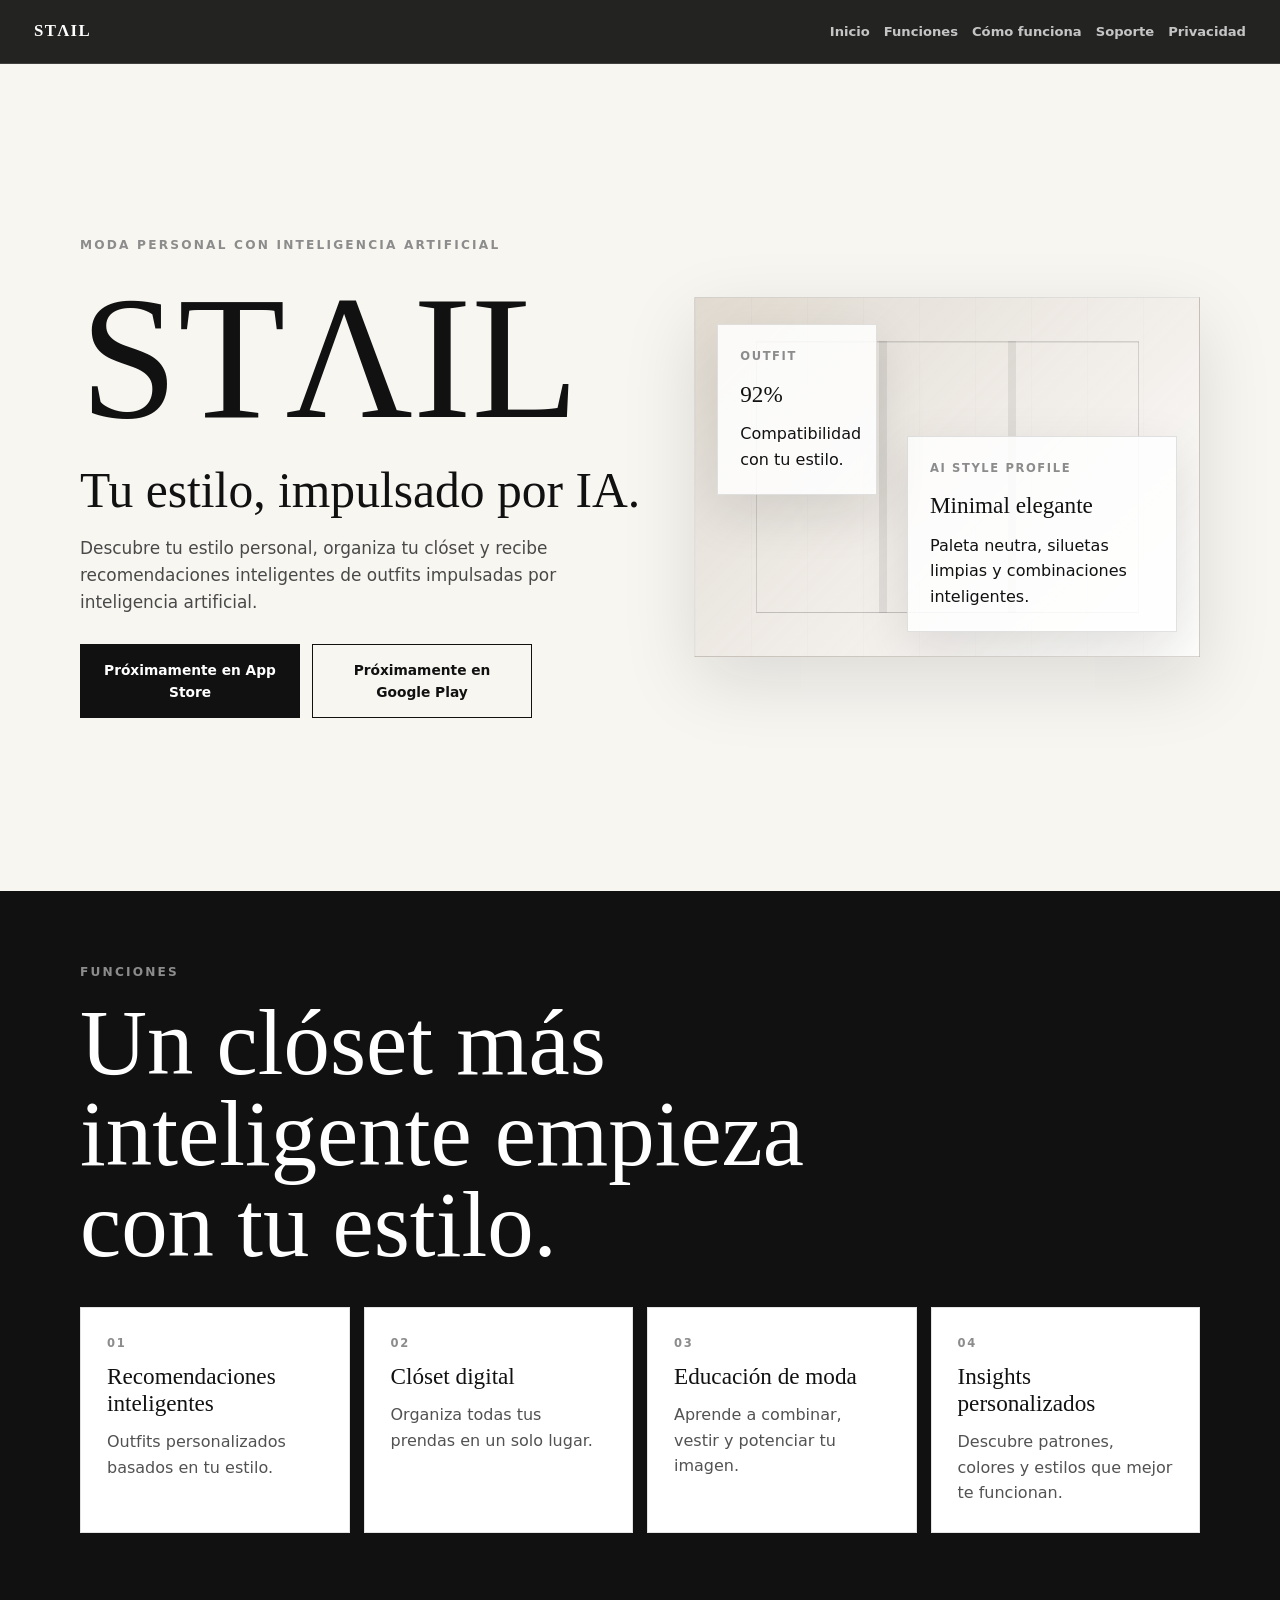
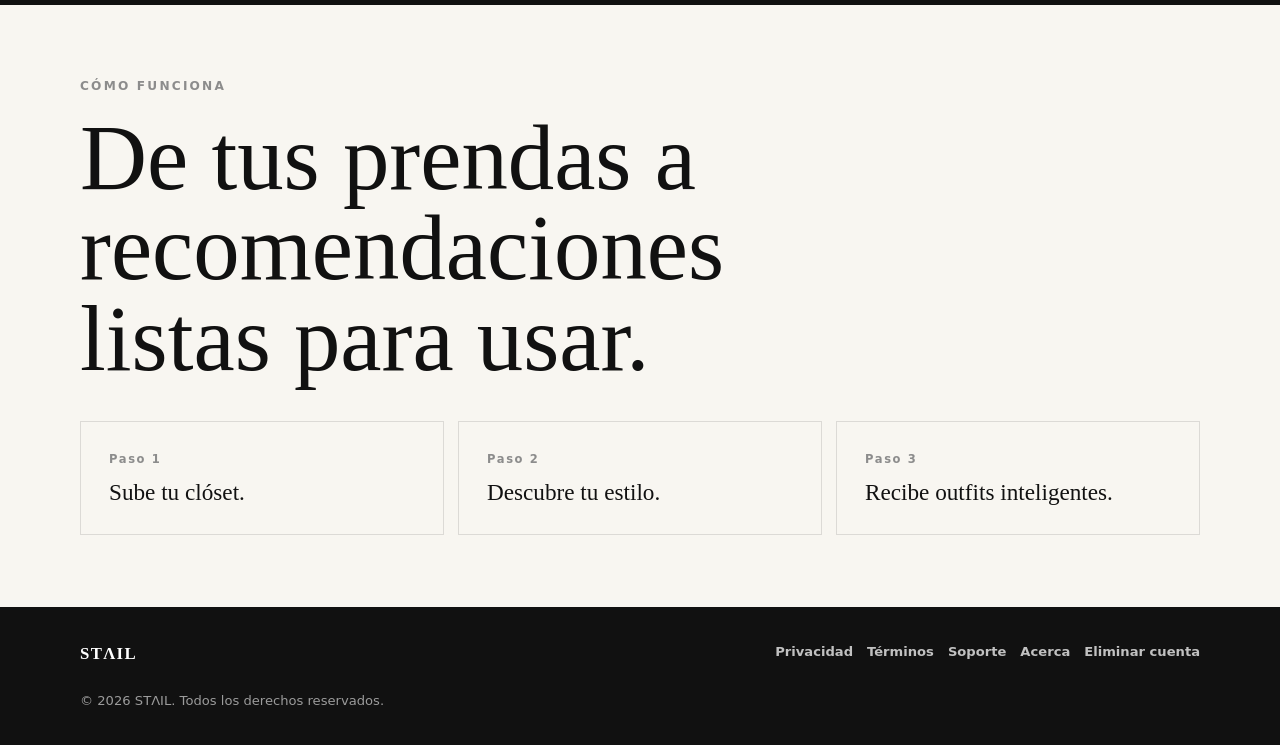
==== index.html @ fcbdc00b "Build production STAIL landing site" ====
<!DOCTYPE html>
<html lang="es">
<head>
    <meta charset="UTF-8">
    <meta name="viewport" content="width=device-width, initial-scale=1.0">
    <title>STΛIL | Moda con inteligencia artificial</title>
    <meta name="description" content="STΛIL es una app de moda impulsada por IA para organizar tu clóset, descubrir tu estilo y recibir recomendaciones inteligentes de outfits.">
    <meta name="robots" content="index, follow">
    <link rel="canonical" href="https://stail.app/">

    <meta property="og:title" content="STΛIL | Moda con inteligencia artificial">
    <meta property="og:description" content="Organiza tu clóset, descubre tu estilo y recibe recomendaciones inteligentes de outfits impulsadas por inteligencia artificial.">
    <meta property="og:type" content="website">
    <meta property="og:url" content="https://stail.app/">
    <meta property="og:site_name" content="STΛIL">
    <meta property="og:image" content="https://stail.app/favicon.svg">

    <link rel="icon" href="favicon.svg" type="image/svg+xml">
    <link rel="apple-touch-icon" href="apple-touch-icon.svg">
    <link rel="manifest" href="site.webmanifest">
    <link rel="stylesheet" href="styles.css">
</head>
<body>
    <header class="site-header">
        <a class="brand" href="index.html" aria-label="STAIL inicio">STΛIL</a>
        <nav class="main-nav" aria-label="Navegación principal">
            <a href="index.html">Inicio</a>
            <a href="#funciones">Funciones</a>
            <a href="#como-funciona">Cómo funciona</a>
            <a href="support.html">Soporte</a>
            <a href="privacy.html">Privacidad</a>
        </nav>
    </header>

    <main>
        <section class="hero section-shell">
            <div class="hero-copy">
                <p class="eyebrow">Moda personal con inteligencia artificial</p>
                <h1>STΛIL</h1>
                <p class="hero-subtitle">Tu estilo, impulsado por IA.</p>
                <p class="hero-description">Descubre tu estilo personal, organiza tu clóset y recibe recomendaciones inteligentes de outfits impulsadas por inteligencia artificial.</p>
                <div class="store-actions" aria-label="Disponibilidad de la aplicación">
                    <button class="store-button" type="button" disabled>Próximamente en App Store</button>
                    <button class="store-button store-button-light" type="button" disabled>Próximamente en Google Play</button>
                </div>
            </div>
            <div class="hero-visual" aria-hidden="true">
                <div class="style-card style-card-main">
                    <span>AI STYLE PROFILE</span>
                    <strong>Minimal elegante</strong>
                    <p>Paleta neutra, siluetas limpias y combinaciones inteligentes.</p>
                </div>
                <div class="style-card style-card-small">
                    <span>OUTFIT</span>
                    <strong>92%</strong>
                    <p>Compatibilidad con tu estilo.</p>
                </div>
            </div>
        </section>

        <section class="feature-band" id="funciones">
            <div class="section-shell">
                <div class="section-heading">
                    <p class="eyebrow">Funciones</p>
                    <h2>Un clóset más inteligente empieza con tu estilo.</h2>
                </div>
                <div class="feature-grid">
                    <article class="feature-card">
                        <span>01</span>
                        <h3>Recomendaciones inteligentes</h3>
                        <p>Outfits personalizados basados en tu estilo.</p>
                    </article>
                    <article class="feature-card">
                        <span>02</span>
                        <h3>Clóset digital</h3>
                        <p>Organiza todas tus prendas en un solo lugar.</p>
                    </article>
                    <article class="feature-card">
                        <span>03</span>
                        <h3>Educación de moda</h3>
                        <p>Aprende a combinar, vestir y potenciar tu imagen.</p>
                    </article>
                    <article class="feature-card">
                        <span>04</span>
                        <h3>Insights personalizados</h3>
                        <p>Descubre patrones, colores y estilos que mejor te funcionan.</p>
                    </article>
                </div>
            </div>
        </section>

        <section class="process section-shell" id="como-funciona">
            <div class="section-heading">
                <p class="eyebrow">Cómo funciona</p>
                <h2>De tus prendas a recomendaciones listas para usar.</h2>
            </div>
            <div class="steps">
                <article class="step">
                    <span>Paso 1</span>
                    <h3>Sube tu clóset.</h3>
                </article>
                <article class="step">
                    <span>Paso 2</span>
                    <h3>Descubre tu estilo.</h3>
                </article>
                <article class="step">
                    <span>Paso 3</span>
                    <h3>Recibe outfits inteligentes.</h3>
                </article>
            </div>
        </section>
    </main>

    <footer class="site-footer">
        <div class="footer-inner">
            <a class="brand" href="index.html">STΛIL</a>
            <nav aria-label="Enlaces legales y soporte">
                <a href="privacy.html">Privacidad</a>
                <a href="terms.html">Términos</a>
                <a href="support.html">Soporte</a>
                <a href="about.html">Acerca</a>
                <a href="delete-account.html">Eliminar cuenta</a>
            </nav>
        </div>
        <p>© 2026 STΛIL. Todos los derechos reservados.</p>
    </footer>
</body>
</html>
---- styles.css ----
:root {
    --ink: #111111;
    --paper: #F8F6F1;
    --stone: #D8CFC4;
    --muted: #8C8C8C;
    --white: #FFFFFF;
    --line: rgba(17, 17, 17, 0.12);
    --shadow: 0 24px 70px rgba(17, 17, 17, 0.12);
    --serif: Georgia, "Times New Roman", serif;
    --sans: Inter, ui-sans-serif, system-ui, -apple-system, BlinkMacSystemFont, "Segoe UI", sans-serif;
}

* {
    box-sizing: border-box;
}

html {
    scroll-behavior: smooth;
}

body {
    margin: 0;
    color: var(--ink);
    background: var(--paper);
    font-family: var(--sans);
    font-size: 16px;
    line-height: 1.6;
}

a {
    color: inherit;
    text-decoration: none;
}

.site-header {
    position: sticky;
    top: 0;
    z-index: 10;
    display: flex;
    align-items: center;
    justify-content: space-between;
    gap: 20px;
    padding: 18px 20px;
    border-bottom: 1px solid rgba(248, 246, 241, 0.14);
    color: var(--white);
    background: rgba(17, 17, 17, 0.92);
    backdrop-filter: blur(18px);
}

.brand {
    font-family: var(--serif);
    font-size: 1.05rem;
    font-weight: 700;
    letter-spacing: 0.08em;
}

.main-nav,
.site-footer nav {
    display: flex;
    align-items: center;
    gap: 14px;
    flex-wrap: wrap;
}

.main-nav a,
.site-footer nav a {
    color: rgba(255, 255, 255, 0.74);
    font-size: 0.82rem;
    font-weight: 600;
    transition: color 180ms ease;
}

.main-nav a:hover,
.site-footer nav a:hover {
    color: var(--white);
}

.section-shell {
    width: min(1120px, calc(100% - 40px));
    margin: 0 auto;
}

.hero {
    display: grid;
    gap: 44px;
    min-height: calc(100vh - 73px);
    align-items: center;
    padding: 72px 0 56px;
}

.hero-copy {
    max-width: 680px;
}

.eyebrow {
    margin: 0 0 16px;
    color: var(--muted);
    font-size: 0.76rem;
    font-weight: 800;
    letter-spacing: 0.18em;
    text-transform: uppercase;
}

h1,
h2,
h3,
p {
    margin-top: 0;
}

h1,
h2 {
    font-family: var(--serif);
    font-weight: 500;
    line-height: 0.98;
}

h1 {
    margin-bottom: 20px;
    font-size: clamp(4.8rem, 20vw, 11rem);
    letter-spacing: 0;
}

h2 {
    max-width: 760px;
    margin-bottom: 0;
    font-size: clamp(2.2rem, 8vw, 5.8rem);
    letter-spacing: 0;
}

h3 {
    margin-bottom: 12px;
    font-family: var(--serif);
    font-size: 1.45rem;
    font-weight: 500;
    line-height: 1.18;
}

.hero-subtitle {
    margin-bottom: 16px;
    font-size: clamp(1.55rem, 6vw, 3.1rem);
    font-family: var(--serif);
    line-height: 1.1;
}

.hero-description {
    max-width: 620px;
    margin-bottom: 28px;
    color: #494949;
    font-size: 1.06rem;
}

.store-actions {
    display: grid;
    gap: 12px;
}

.store-button {
    display: inline-flex;
    align-items: center;
    justify-content: center;
    min-height: 52px;
    padding: 14px 20px;
    border: 1px solid var(--ink);
    background: var(--ink);
    color: var(--white);
    font: inherit;
    font-size: 0.86rem;
    font-weight: 800;
    text-align: center;
    cursor: default;
}

.store-button:disabled {
    opacity: 1;
    -webkit-text-fill-color: currentColor;
}

.store-button-light {
    background: transparent;
    color: var(--ink);
}

.hero-visual {
    position: relative;
    min-height: 360px;
    border: 1px solid var(--line);
    background:
        linear-gradient(135deg, rgba(216, 207, 196, 0.72), rgba(255, 255, 255, 0.88)),
        repeating-linear-gradient(90deg, rgba(17, 17, 17, 0.06) 0, rgba(17, 17, 17, 0.06) 1px, transparent 1px, transparent 56px);
    box-shadow: var(--shadow);
    overflow: hidden;
}

.hero-visual::before {
    content: "";
    position: absolute;
    inset: 12%;
    border: 1px solid rgba(17, 17, 17, 0.14);
    background:
        linear-gradient(90deg, transparent 0 32%, rgba(17, 17, 17, 0.08) 32% 34%, transparent 34% 66%, rgba(17, 17, 17, 0.08) 66% 68%, transparent 68%),
        linear-gradient(180deg, rgba(17, 17, 17, 0.08) 0 1px, transparent 1px 100%);
}

.style-card {
    position: absolute;
    right: 22px;
    bottom: 24px;
    width: min(270px, calc(100% - 44px));
    padding: 22px;
    border: 1px solid rgba(17, 17, 17, 0.12);
    background: rgba(255, 255, 255, 0.86);
    box-shadow: 0 18px 50px rgba(17, 17, 17, 0.11);
}

.style-card-small {
    top: 26px;
    right: auto;
    bottom: auto;
    left: 22px;
    width: 160px;
}

.style-card span,
.feature-card span,
.step span {
    display: block;
    margin-bottom: 10px;
    color: var(--muted);
    font-size: 0.72rem;
    font-weight: 800;
    letter-spacing: 0.14em;
}

.style-card strong {
    display: block;
    margin-bottom: 8px;
    font-family: var(--serif);
    font-size: 1.45rem;
    font-weight: 500;
}

.style-card p,
.feature-card p,
.legal-card p,
.step h3 {
    margin-bottom: 0;
}

.feature-band {
    padding: 72px 0;
    background: var(--ink);
    color: var(--white);
}

.section-heading {
    margin-bottom: 36px;
}

.feature-grid {
    display: grid;
    gap: 14px;
}

.feature-card,
.step,
.legal-card {
    border: 1px solid var(--line);
    background: var(--white);
}

.feature-card {
    min-height: 220px;
    padding: 26px;
    color: var(--ink);
}

.feature-card p {
    color: #525252;
}

.process {
    padding: 72px 0;
}

.steps {
    display: grid;
    gap: 14px;
}

.step {
    padding: 28px;
    background: transparent;
}

.page-main {
    padding: 56px 0 72px;
}

.page-hero {
    margin-bottom: 36px;
}

.page-hero h1 {
    font-size: clamp(3rem, 13vw, 7rem);
}

.page-hero p {
    max-width: 760px;
    color: #4d4d4d;
    font-size: 1.05rem;
}

.last-updated {
    margin-bottom: 14px;
    color: var(--muted);
    font-size: 0.88rem;
    font-weight: 700;
}

.legal-grid {
    display: grid;
    gap: 14px;
}

.legal-card {
    padding: 24px;
}

.legal-card ul {
    margin: 12px 0 0;
    padding-left: 20px;
    color: #4d4d4d;
}

.legal-card li + li {
    margin-top: 8px;
}

.contact-link {
    font-weight: 800;
    text-decoration: underline;
    text-underline-offset: 4px;
}

.site-footer {
    padding: 34px 20px;
    background: var(--ink);
    color: var(--white);
}

.footer-inner {
    display: flex;
    align-items: flex-start;
    justify-content: space-between;
    gap: 20px;
    flex-wrap: wrap;
    width: min(1120px, 100%);
    margin: 0 auto 22px;
}

.site-footer p {
    width: min(1120px, 100%);
    margin: 0 auto;
    color: rgba(255, 255, 255, 0.58);
    font-size: 0.82rem;
}

@media (min-width: 640px) {
    .store-actions {
        grid-template-columns: repeat(2, minmax(0, 220px));
    }

    .feature-grid,
    .steps,
    .legal-grid {
        grid-template-columns: repeat(2, minmax(0, 1fr));
    }
}

@media (min-width: 900px) {
    .site-header {
        padding-inline: 34px;
    }

    .hero {
        grid-template-columns: minmax(0, 1.06fr) minmax(360px, 0.94fr);
        padding-top: 56px;
    }

    .feature-grid {
        grid-template-columns: repeat(4, minmax(0, 1fr));
    }

    .steps {
        grid-template-columns: repeat(3, minmax(0, 1fr));
    }

    .legal-grid {
        grid-template-columns: repeat(2, minmax(0, 1fr));
    }
}

@media (max-width: 760px) {
    .site-header {
        align-items: flex-start;
        flex-direction: column;
    }

    .main-nav {
        gap: 10px 14px;
    }
}
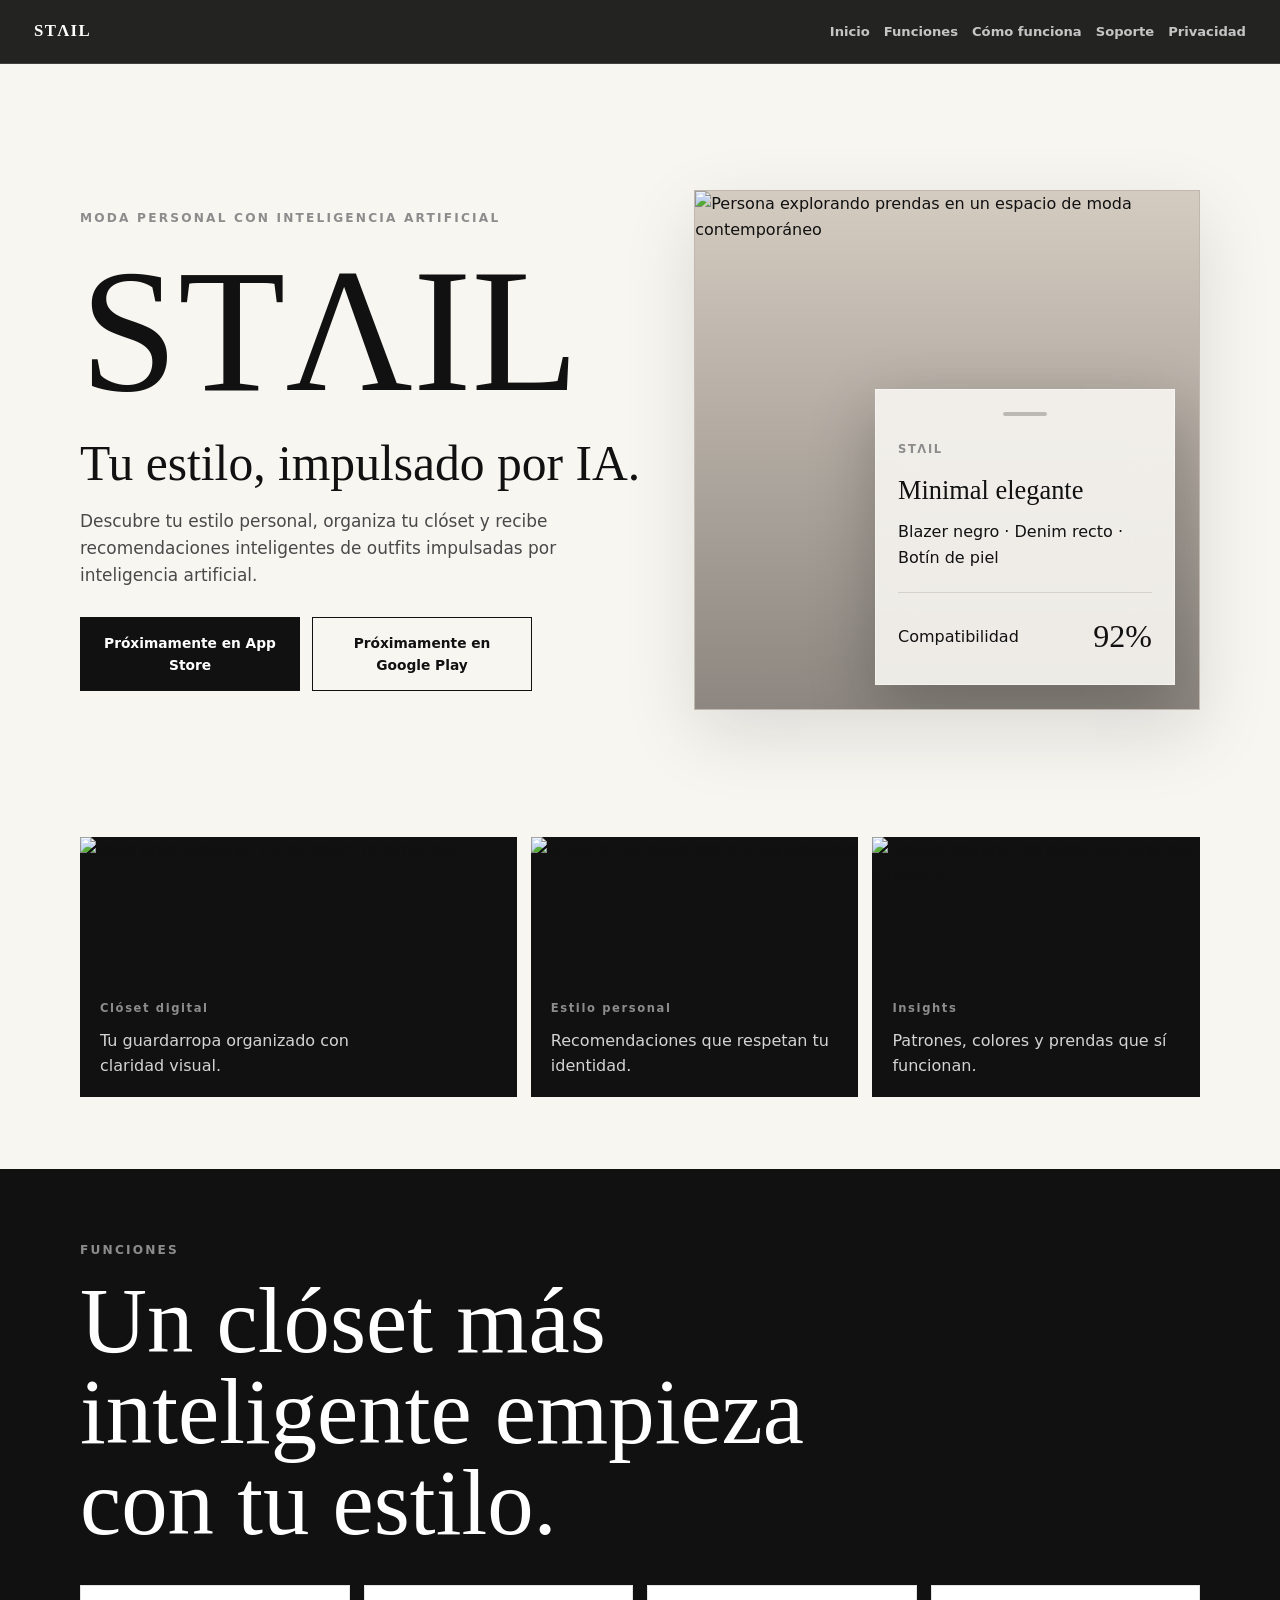
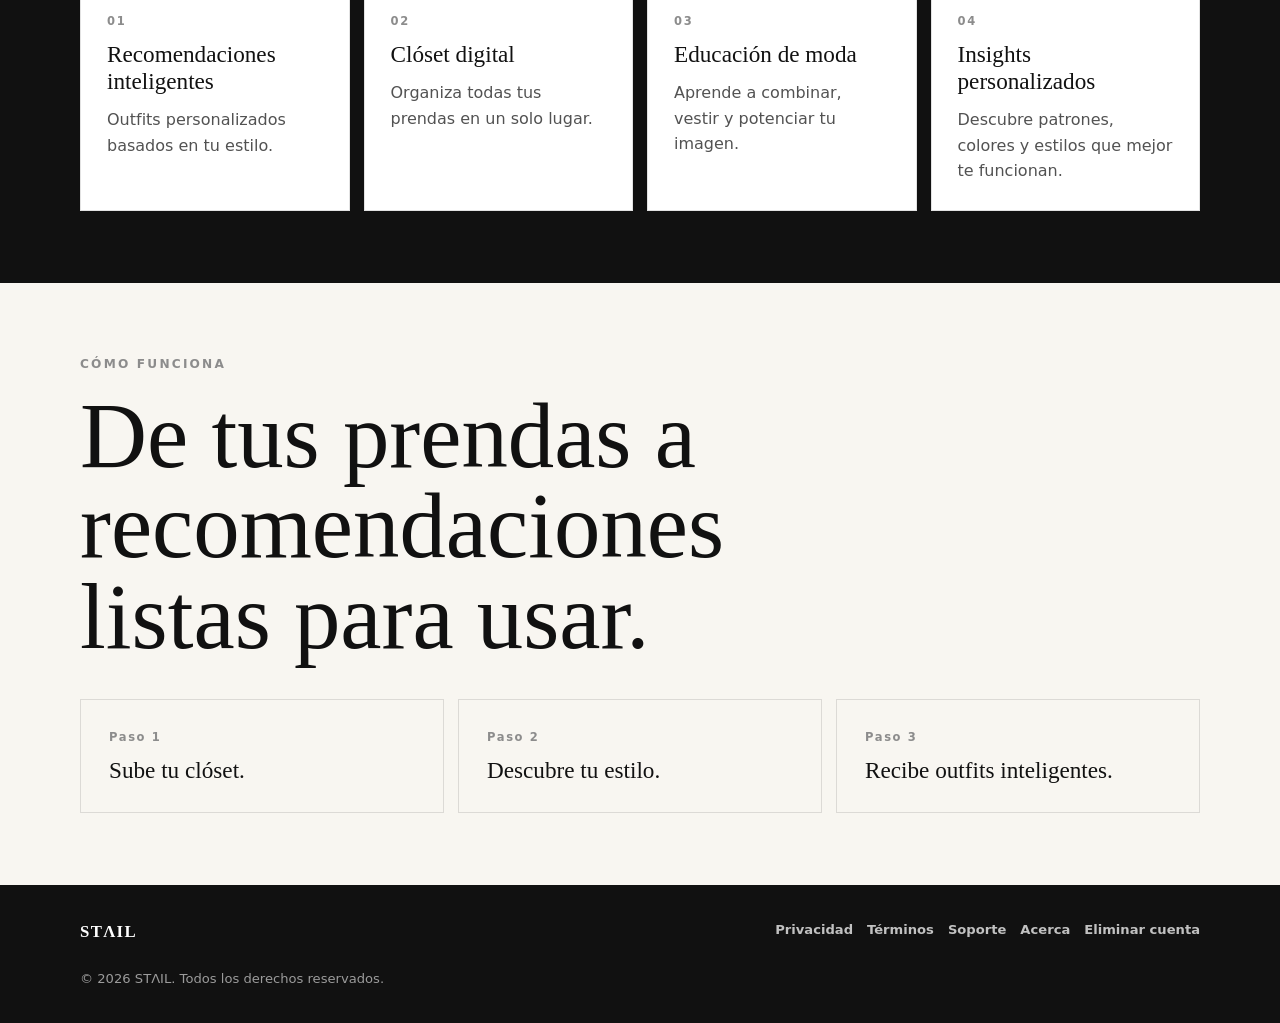
==== commit dc9c4c65: "Add editorial imagery to STAIL landing" ====
--- a/index.html
+++ b/index.html
@@ -44,18 +44,42 @@
                     <button class="store-button store-button-light" type="button" disabled>Próximamente en Google Play</button>
                 </div>
             </div>
-            <div class="hero-visual" aria-hidden="true">
-                <div class="style-card style-card-main">
-                    <span>AI STYLE PROFILE</span>
+            <figure class="hero-visual">
+                <img src="https://images.unsplash.com/photo-1483985988355-763728e1935b?auto=format&fit=crop&w=1400&q=85" alt="Persona explorando prendas en un espacio de moda contemporáneo">
+                <figcaption class="app-preview" aria-label="Vista previa de STAIL">
+                    <span>STΛIL</span>
                     <strong>Minimal elegante</strong>
-                    <p>Paleta neutra, siluetas limpias y combinaciones inteligentes.</p>
+                    <p>Blazer negro · Denim recto · Botín de piel</p>
+                    <div class="match-row">
+                        <span>Compatibilidad</span>
+                        <strong>92%</strong>
+                    </div>
+                </figcaption>
+            </figure>
+        </section>
+
+        <section class="editorial-strip section-shell" aria-label="Experiencia visual de STAIL">
+            <article>
+                <img src="https://images.unsplash.com/photo-1445205170230-053b83016050?auto=format&fit=crop&w=900&q=85" alt="Ropa organizada en un perchero minimalista">
+                <div>
+                    <span>Clóset digital</span>
+                    <p>Tu guardarropa organizado con claridad visual.</p>
                 </div>
-                <div class="style-card style-card-small">
-                    <span>OUTFIT</span>
-                    <strong>92%</strong>
-                    <p>Compatibilidad con tu estilo.</p>
+            </article>
+            <article>
+                <img src="https://images.unsplash.com/photo-1496747611176-843222e1e57c?auto=format&fit=crop&w=900&q=85" alt="Editorial de moda con styling elegante">
+                <div>
+                    <span>Estilo personal</span>
+                    <p>Recomendaciones que respetan tu identidad.</p>
                 </div>
-            </div>
+            </article>
+            <article>
+                <img src="https://images.unsplash.com/photo-1515886657613-9f3515b0c78f?auto=format&fit=crop&w=900&q=85" alt="Detalle editorial de moda con prendas y textura">
+                <div>
+                    <span>Insights</span>
+                    <p>Patrones, colores y prendas que sí funcionan.</p>
+                </div>
+            </article>
         </section>
 
         <section class="feature-band" id="funciones">
--- a/styles.css
+++ b/styles.css
@@ -83,7 +83,7 @@
 .hero {
     display: grid;
     gap: 44px;
-    min-height: calc(100vh - 73px);
+    min-height: calc(94vh - 73px);
     align-items: center;
     padding: 72px 0 56px;
 }
@@ -183,11 +183,10 @@
 
 .hero-visual {
     position: relative;
-    min-height: 360px;
+    min-height: 520px;
+    margin: 0;
     border: 1px solid var(--line);
-    background:
-        linear-gradient(135deg, rgba(216, 207, 196, 0.72), rgba(255, 255, 255, 0.88)),
-        repeating-linear-gradient(90deg, rgba(17, 17, 17, 0.06) 0, rgba(17, 17, 17, 0.06) 1px, transparent 1px, transparent 56px);
+    background: var(--stone);
     box-shadow: var(--shadow);
     overflow: hidden;
 }
@@ -195,35 +194,51 @@
 .hero-visual::before {
     content: "";
     position: absolute;
-    inset: 12%;
-    border: 1px solid rgba(17, 17, 17, 0.14);
-    background:
-        linear-gradient(90deg, transparent 0 32%, rgba(17, 17, 17, 0.08) 32% 34%, transparent 34% 66%, rgba(17, 17, 17, 0.08) 66% 68%, transparent 68%),
-        linear-gradient(180deg, rgba(17, 17, 17, 0.08) 0 1px, transparent 1px 100%);
-}
-
-.style-card {
+    inset: 0;
+    z-index: 1;
+    background: linear-gradient(180deg, rgba(17, 17, 17, 0.02), rgba(17, 17, 17, 0.38));
+}
+
+.hero-visual img,
+.editorial-strip img {
+    display: block;
+    width: 100%;
+    height: 100%;
+    object-fit: cover;
+}
+
+.hero-visual img {
     position: absolute;
-    right: 22px;
+    inset: 0;
+}
+
+.app-preview {
+    position: absolute;
+    right: 24px;
     bottom: 24px;
-    width: min(270px, calc(100% - 44px));
+    z-index: 2;
+    width: min(300px, calc(100% - 48px));
     padding: 22px;
-    border: 1px solid rgba(17, 17, 17, 0.12);
-    background: rgba(255, 255, 255, 0.86);
-    box-shadow: 0 18px 50px rgba(17, 17, 17, 0.11);
-}
-
-.style-card-small {
-    top: 26px;
-    right: auto;
-    bottom: auto;
-    left: 22px;
-    width: 160px;
-}
-
-.style-card span,
+    border: 1px solid rgba(255, 255, 255, 0.32);
+    background: rgba(248, 246, 241, 0.9);
+    box-shadow: 0 22px 60px rgba(17, 17, 17, 0.28);
+    backdrop-filter: blur(18px);
+}
+
+.app-preview::before {
+    content: "";
+    display: block;
+    width: 44px;
+    height: 4px;
+    margin: 0 auto 24px;
+    border-radius: 999px;
+    background: rgba(17, 17, 17, 0.24);
+}
+
+.app-preview > span,
 .feature-card span,
-.step span {
+.step span,
+.editorial-strip span {
     display: block;
     margin-bottom: 10px;
     color: var(--muted);
@@ -232,19 +247,74 @@
     letter-spacing: 0.14em;
 }
 
-.style-card strong {
+.app-preview > strong {
     display: block;
     margin-bottom: 8px;
     font-family: var(--serif);
-    font-size: 1.45rem;
+    font-size: 1.65rem;
     font-weight: 500;
 }
 
-.style-card p,
+.app-preview p,
 .feature-card p,
 .legal-card p,
 .step h3 {
     margin-bottom: 0;
+}
+
+.match-row {
+    display: flex;
+    align-items: center;
+    justify-content: space-between;
+    gap: 20px;
+    margin-top: 22px;
+    padding-top: 18px;
+    border-top: 1px solid rgba(17, 17, 17, 0.12);
+}
+
+.match-row span {
+    margin: 0;
+}
+
+.match-row strong {
+    font-family: var(--serif);
+    font-size: 2rem;
+    font-weight: 500;
+}
+
+.editorial-strip {
+    display: grid;
+    gap: 14px;
+    padding: 0 0 72px;
+}
+
+.editorial-strip article {
+    position: relative;
+    min-height: 260px;
+    overflow: hidden;
+    background: var(--ink);
+}
+
+.editorial-strip article::after {
+    content: "";
+    position: absolute;
+    inset: 0;
+    background: linear-gradient(180deg, transparent 30%, rgba(17, 17, 17, 0.78));
+}
+
+.editorial-strip div {
+    position: absolute;
+    right: 20px;
+    bottom: 18px;
+    left: 20px;
+    z-index: 1;
+    color: var(--white);
+}
+
+.editorial-strip p {
+    max-width: 280px;
+    margin-bottom: 0;
+    color: rgba(255, 255, 255, 0.82);
 }
 
 .feature-band {
@@ -373,7 +443,8 @@
 
     .feature-grid,
     .steps,
-    .legal-grid {
+    .legal-grid,
+    .editorial-strip {
         grid-template-columns: repeat(2, minmax(0, 1fr));
     }
 }
@@ -386,6 +457,10 @@
     .hero {
         grid-template-columns: minmax(0, 1.06fr) minmax(360px, 0.94fr);
         padding-top: 56px;
+    }
+
+    .editorial-strip {
+        grid-template-columns: 1.2fr 0.9fr 0.9fr;
     }
 
     .feature-grid {
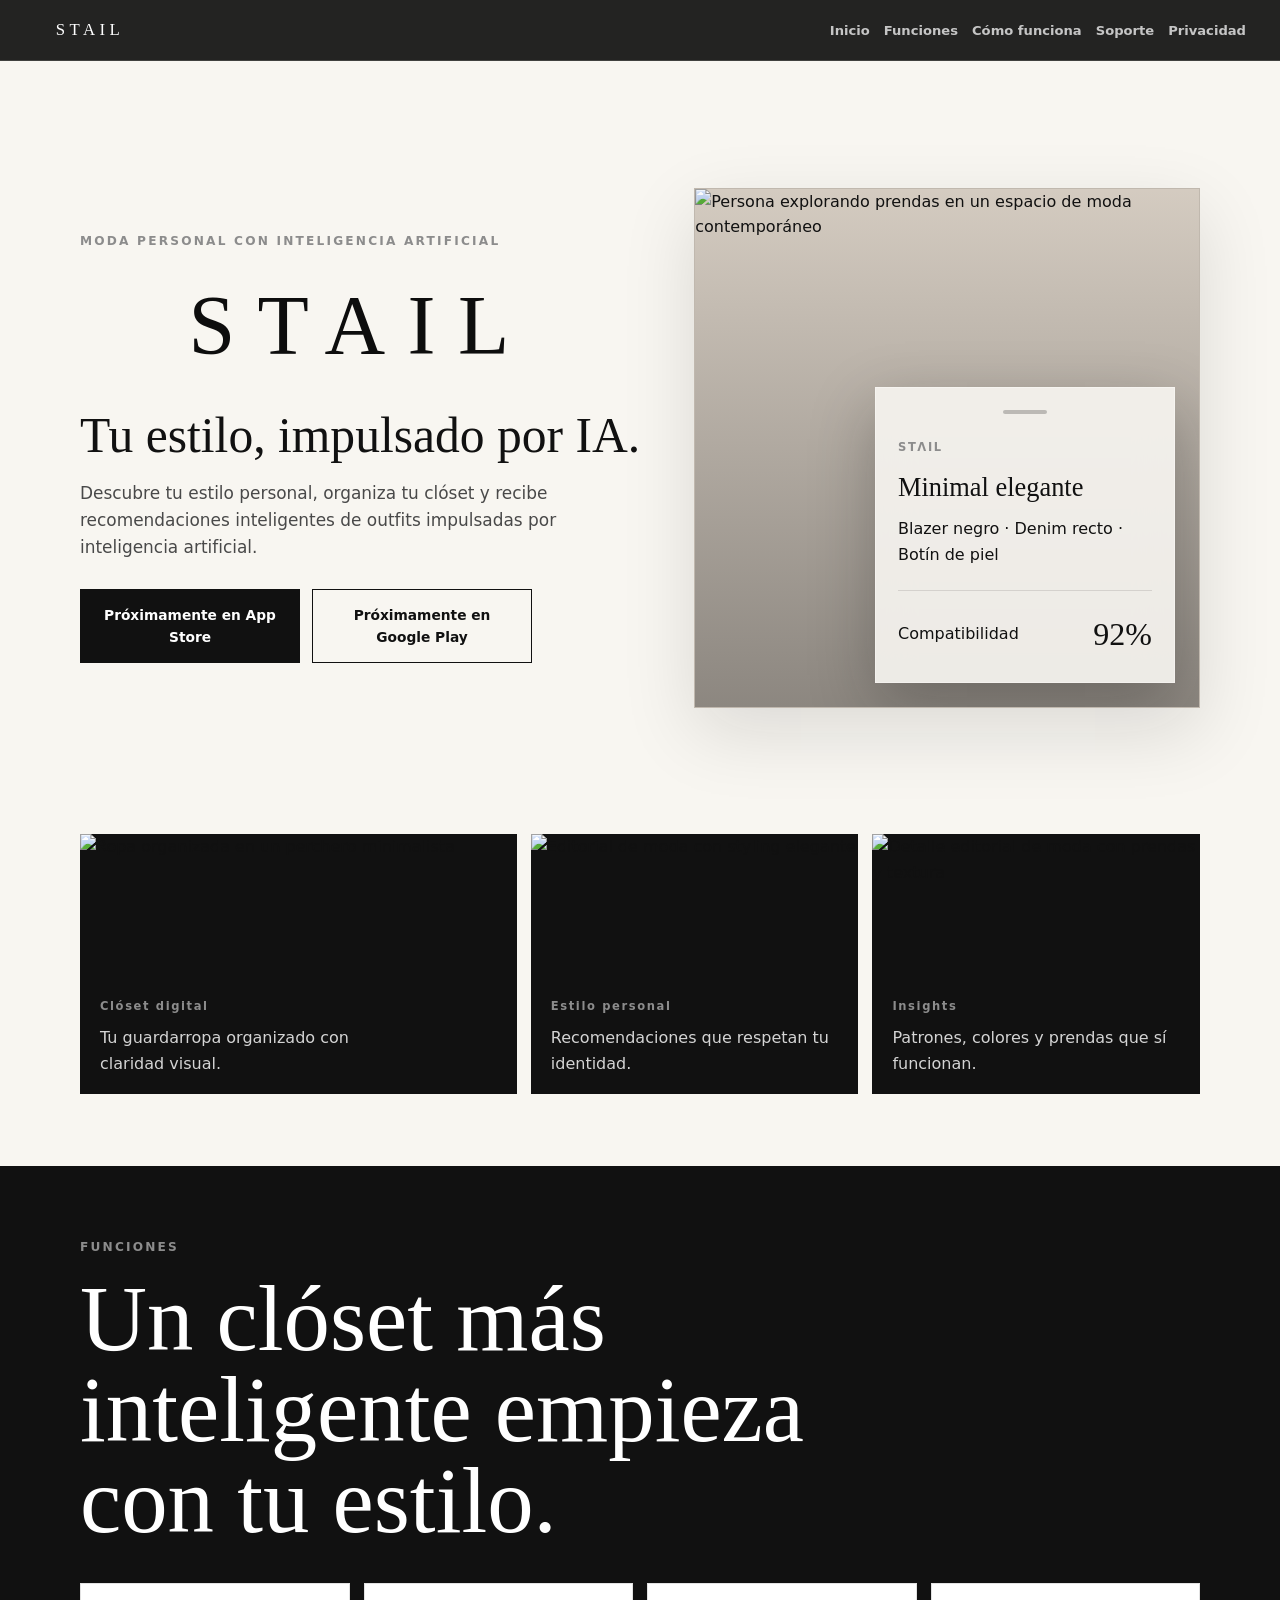
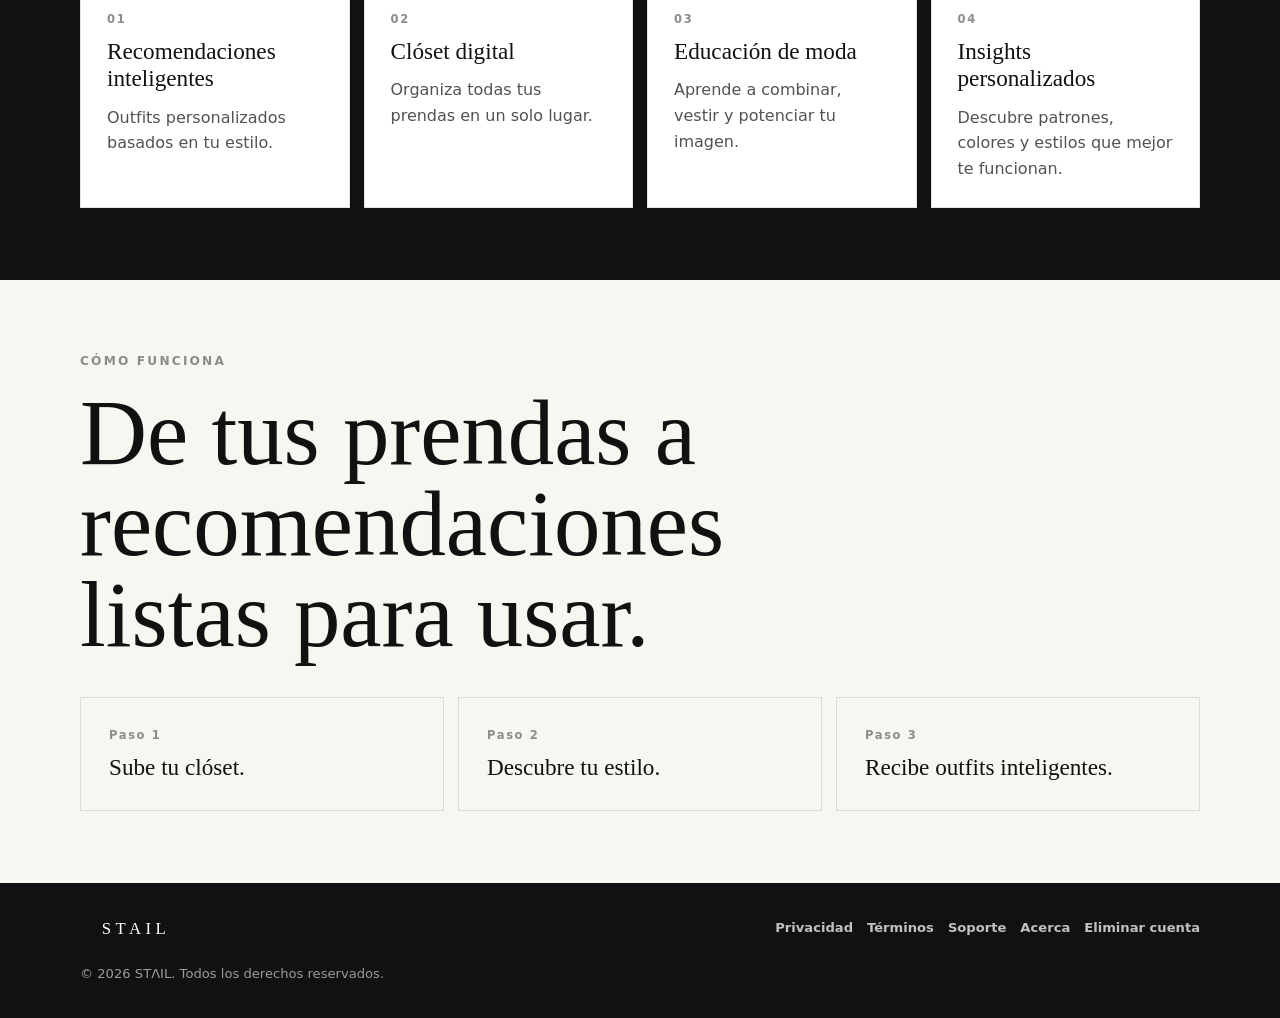
==== commit d8401444: "Update STAIL brand assets" ====
--- a/index.html
+++ b/index.html
@@ -13,22 +13,24 @@
     <meta property="og:type" content="website">
     <meta property="og:url" content="https://stail.app/">
     <meta property="og:site_name" content="STΛIL">
-    <meta property="og:image" content="https://stail.app/favicon.svg">
+    <meta property="og:image" content="https://stail.app/assets/brand/stail-icon-512.png">
 
-    <link rel="icon" href="favicon.svg" type="image/svg+xml">
-    <link rel="apple-touch-icon" href="apple-touch-icon.svg">
-    <link rel="manifest" href="site.webmanifest">
-    <link rel="stylesheet" href="styles.css">
+    <link rel="icon" href="/assets/brand/favicon-64.png" type="image/png">
+    <link rel="apple-touch-icon" href="/assets/brand/apple-touch-icon.png">
+    <link rel="manifest" href="/site.webmanifest">
+    <link rel="stylesheet" href="/styles.css">
 </head>
 <body>
     <header class="site-header">
-        <a class="brand" href="index.html" aria-label="STAIL inicio">STΛIL</a>
+        <a class="brand" href="/" aria-label="STAIL inicio">
+            <img src="/assets/brand/stail-wordmark-white.svg" alt="STAIL">
+        </a>
         <nav class="main-nav" aria-label="Navegación principal">
-            <a href="index.html">Inicio</a>
+            <a href="/">Inicio</a>
             <a href="#funciones">Funciones</a>
             <a href="#como-funciona">Cómo funciona</a>
-            <a href="support.html">Soporte</a>
-            <a href="privacy.html">Privacidad</a>
+            <a href="/support/">Soporte</a>
+            <a href="/privacy/">Privacidad</a>
         </nav>
     </header>
 
@@ -36,7 +38,9 @@
         <section class="hero section-shell">
             <div class="hero-copy">
                 <p class="eyebrow">Moda personal con inteligencia artificial</p>
-                <h1>STΛIL</h1>
+                <h1 class="hero-logo">
+                    <img src="/assets/brand/stail-wordmark-black.svg" alt="STAIL">
+                </h1>
                 <p class="hero-subtitle">Tu estilo, impulsado por IA.</p>
                 <p class="hero-description">Descubre tu estilo personal, organiza tu clóset y recibe recomendaciones inteligentes de outfits impulsadas por inteligencia artificial.</p>
                 <div class="store-actions" aria-label="Disponibilidad de la aplicación">
@@ -137,13 +141,15 @@
 
     <footer class="site-footer">
         <div class="footer-inner">
-            <a class="brand" href="index.html">STΛIL</a>
+            <a class="brand" href="/">
+                <img src="/assets/brand/stail-wordmark-white.svg" alt="STAIL">
+            </a>
             <nav aria-label="Enlaces legales y soporte">
-                <a href="privacy.html">Privacidad</a>
-                <a href="terms.html">Términos</a>
-                <a href="support.html">Soporte</a>
-                <a href="about.html">Acerca</a>
-                <a href="delete-account.html">Eliminar cuenta</a>
+                <a href="/privacy/">Privacidad</a>
+                <a href="/terms/">Términos</a>
+                <a href="/support/">Soporte</a>
+                <a href="/about/">Acerca</a>
+                <a href="/delete-account/">Eliminar cuenta</a>
             </nav>
         </div>
         <p>© 2026 STΛIL. Todos los derechos reservados.</p>
--- a/styles.css
+++ b/styles.css
@@ -48,10 +48,15 @@
 }
 
 .brand {
-    font-family: var(--serif);
-    font-size: 1.05rem;
-    font-weight: 700;
-    letter-spacing: 0.08em;
+    display: inline-flex;
+    align-items: center;
+    flex: 0 0 auto;
+}
+
+.brand img {
+    display: block;
+    width: 112px;
+    height: auto;
 }
 
 .main-nav,
@@ -119,6 +124,17 @@
     margin-bottom: 20px;
     font-size: clamp(4.8rem, 20vw, 11rem);
     letter-spacing: 0;
+}
+
+.hero-logo {
+    max-width: min(560px, 100%);
+    margin-bottom: 20px;
+}
+
+.hero-logo img {
+    display: block;
+    width: 100%;
+    height: auto;
 }
 
 h2 {
@@ -407,6 +423,34 @@
     margin-top: 8px;
 }
 
+.legal-document {
+    max-width: 860px;
+}
+
+.legal-document h2 {
+    margin: 34px 0 12px;
+    padding-top: 26px;
+    border-top: 1px solid var(--line);
+    font-family: var(--serif);
+    font-size: clamp(1.6rem, 5vw, 2.4rem);
+    font-weight: 500;
+    line-height: 1.08;
+}
+
+.legal-document p,
+.legal-document li {
+    color: #4d4d4d;
+}
+
+.legal-document ul {
+    margin: 12px 0 0;
+    padding-left: 20px;
+}
+
+.legal-document li + li {
+    margin-top: 8px;
+}
+
 .contact-link {
     font-weight: 800;
     text-decoration: underline;
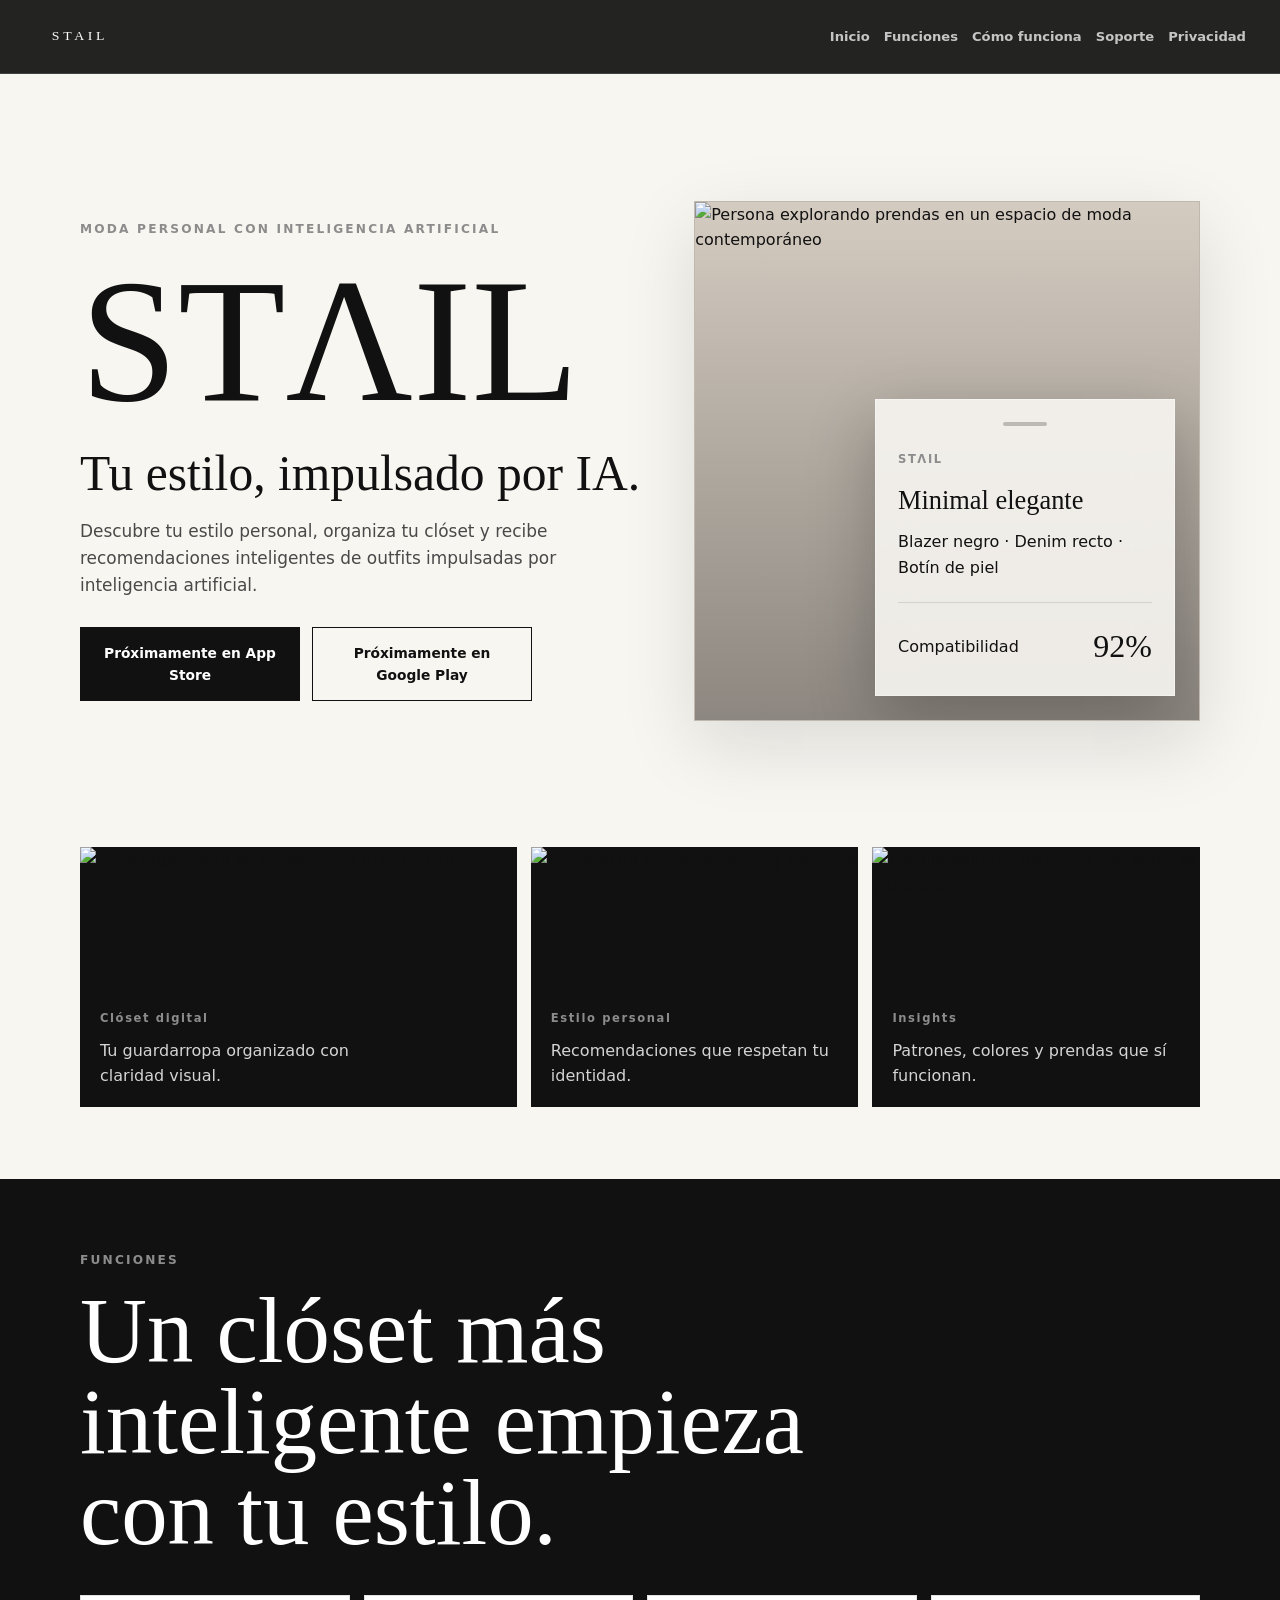
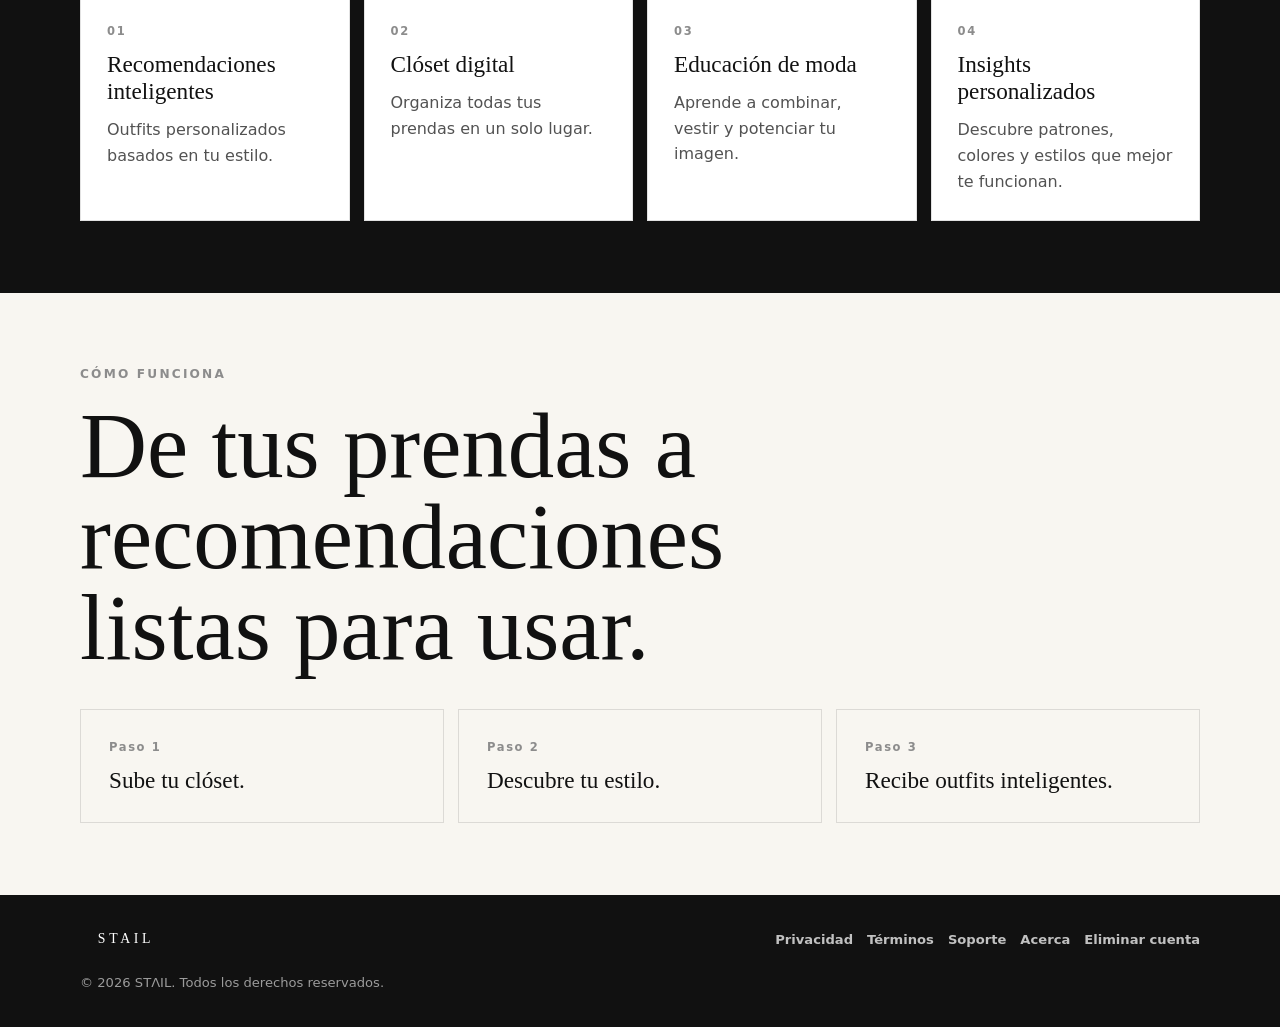
==== commit 77affe86: "Fix logo sizing in landing header" ====
--- a/index.html
+++ b/index.html
@@ -38,9 +38,7 @@
         <section class="hero section-shell">
             <div class="hero-copy">
                 <p class="eyebrow">Moda personal con inteligencia artificial</p>
-                <h1 class="hero-logo">
-                    <img src="/assets/brand/stail-wordmark-black.svg" alt="STAIL">
-                </h1>
+                <h1>STΛIL</h1>
                 <p class="hero-subtitle">Tu estilo, impulsado por IA.</p>
                 <p class="hero-description">Descubre tu estilo personal, organiza tu clóset y recibe recomendaciones inteligentes de outfits impulsadas por inteligencia artificial.</p>
                 <div class="store-actions" aria-label="Disponibilidad de la aplicación">
--- a/styles.css
+++ b/styles.css
@@ -40,7 +40,8 @@
     align-items: center;
     justify-content: space-between;
     gap: 20px;
-    padding: 18px 20px;
+    min-height: 74px;
+    padding: 14px 20px;
     border-bottom: 1px solid rgba(248, 246, 241, 0.14);
     color: var(--white);
     background: rgba(17, 17, 17, 0.92);
@@ -55,7 +56,8 @@
 
 .brand img {
     display: block;
-    width: 112px;
+    width: 92px;
+    max-height: 32px;
     height: auto;
 }
 
@@ -124,17 +126,6 @@
     margin-bottom: 20px;
     font-size: clamp(4.8rem, 20vw, 11rem);
     letter-spacing: 0;
-}
-
-.hero-logo {
-    max-width: min(560px, 100%);
-    margin-bottom: 20px;
-}
-
-.hero-logo img {
-    display: block;
-    width: 100%;
-    height: auto;
 }
 
 h2 {
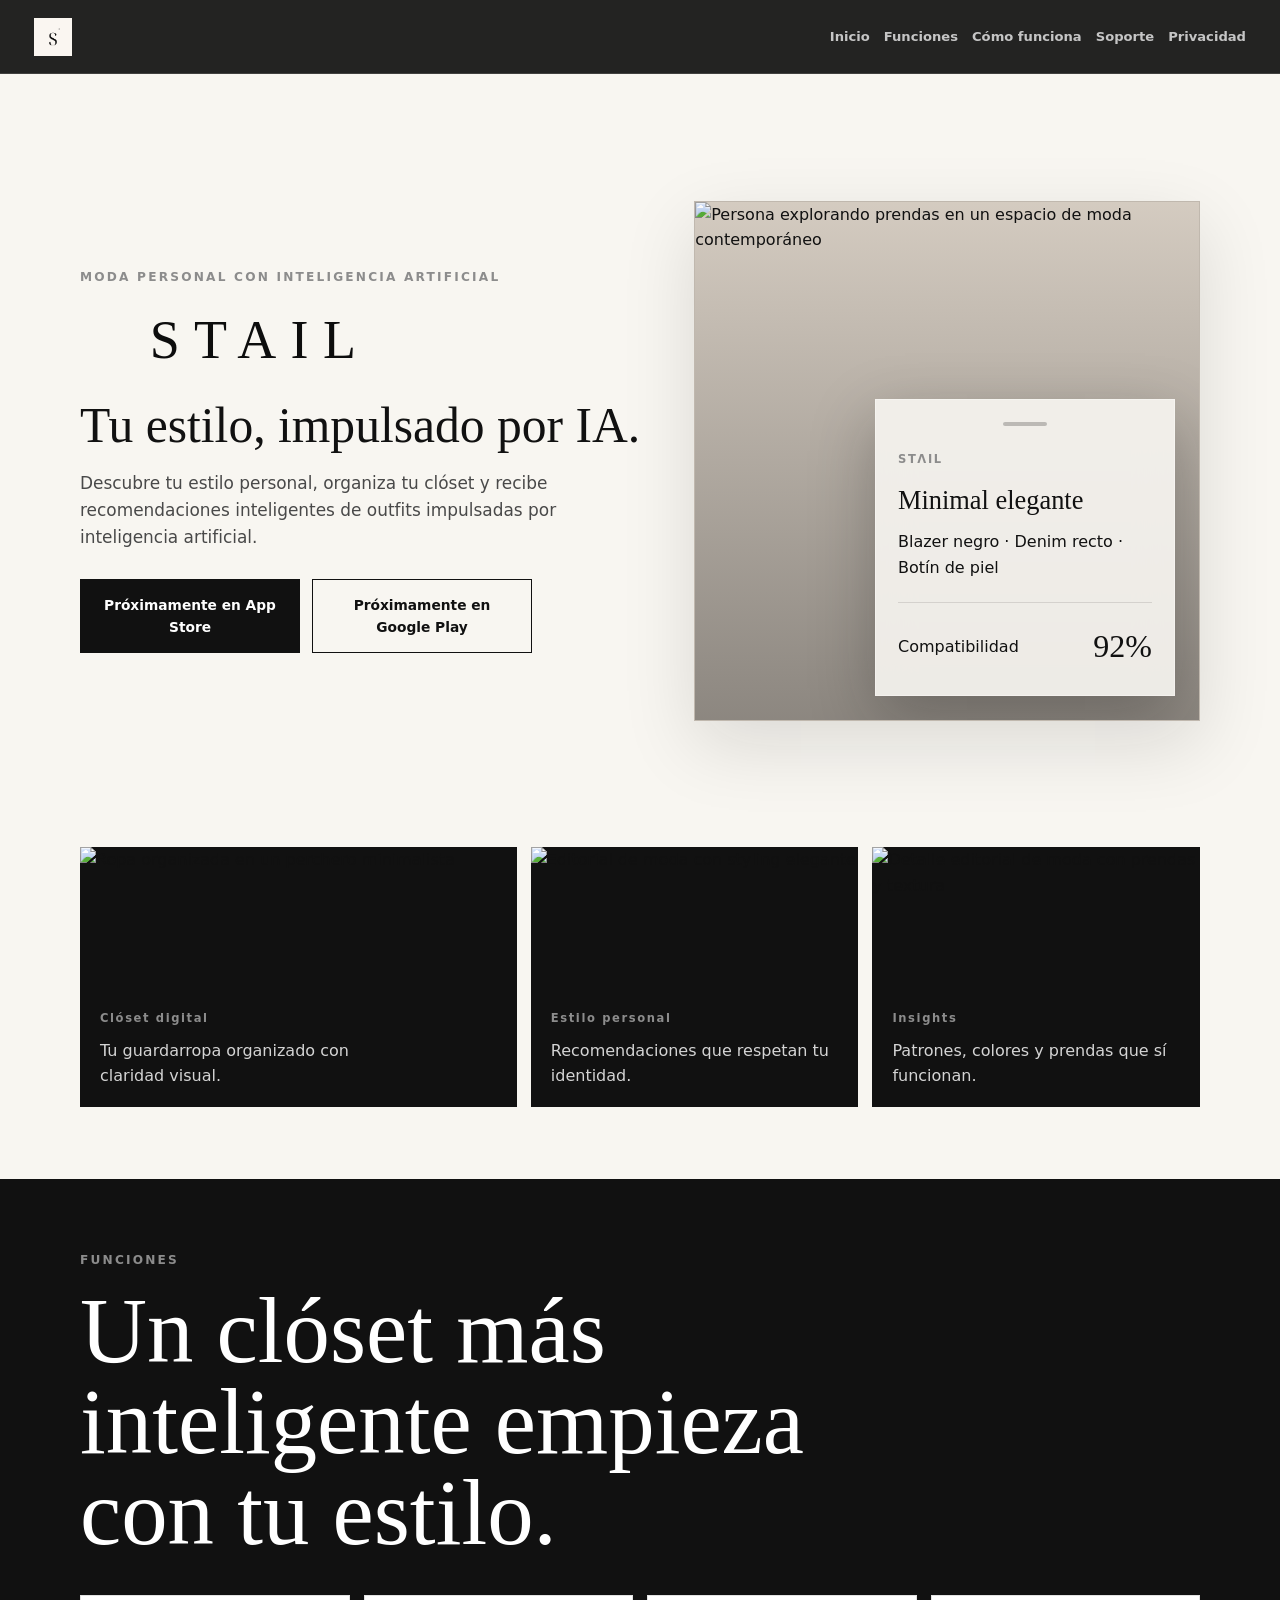
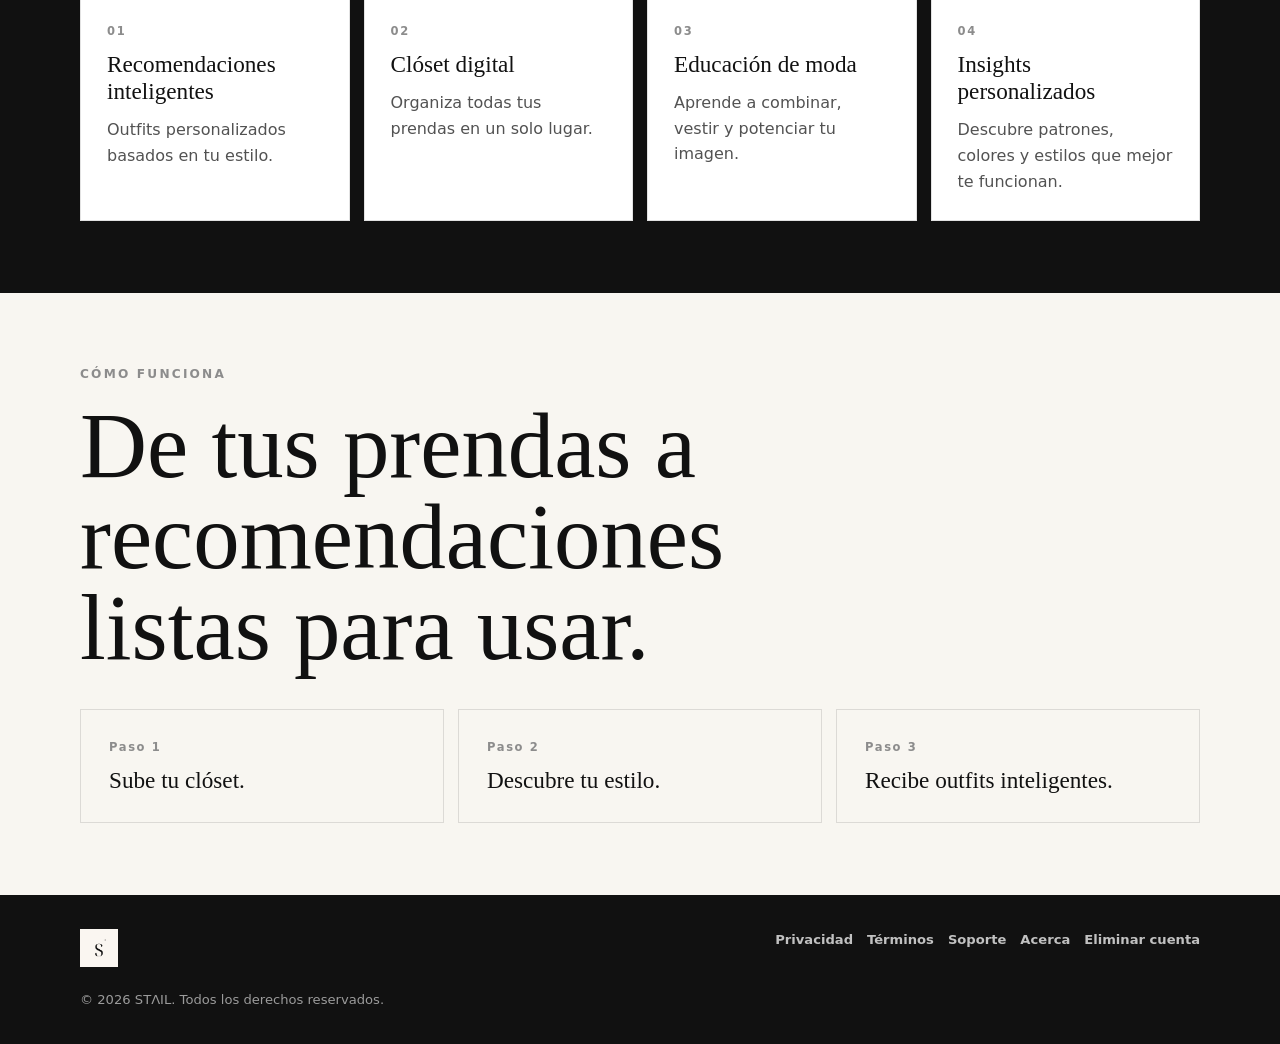
==== commit 39fd0c34: "Use compact icons in site chrome" ====
--- a/index.html
+++ b/index.html
@@ -23,7 +23,7 @@
 <body>
     <header class="site-header">
         <a class="brand" href="/" aria-label="STAIL inicio">
-            <img src="/assets/brand/stail-wordmark-white.svg" alt="STAIL">
+            <img src="/assets/brand/stail-icon-512.png" alt="STAIL">
         </a>
         <nav class="main-nav" aria-label="Navegación principal">
             <a href="/">Inicio</a>
@@ -38,7 +38,9 @@
         <section class="hero section-shell">
             <div class="hero-copy">
                 <p class="eyebrow">Moda personal con inteligencia artificial</p>
-                <h1>STΛIL</h1>
+                <h1 class="hero-logo">
+                    <img src="/assets/brand/stail-wordmark-black.svg" alt="STAIL">
+                </h1>
                 <p class="hero-subtitle">Tu estilo, impulsado por IA.</p>
                 <p class="hero-description">Descubre tu estilo personal, organiza tu clóset y recibe recomendaciones inteligentes de outfits impulsadas por inteligencia artificial.</p>
                 <div class="store-actions" aria-label="Disponibilidad de la aplicación">
@@ -140,7 +142,7 @@
     <footer class="site-footer">
         <div class="footer-inner">
             <a class="brand" href="/">
-                <img src="/assets/brand/stail-wordmark-white.svg" alt="STAIL">
+                <img src="/assets/brand/stail-icon-512.png" alt="STAIL">
             </a>
             <nav aria-label="Enlaces legales y soporte">
                 <a href="/privacy/">Privacidad</a>
--- a/styles.css
+++ b/styles.css
@@ -56,9 +56,9 @@
 
 .brand img {
     display: block;
-    width: 92px;
-    max-height: 32px;
-    height: auto;
+    width: 38px;
+    height: 38px;
+    object-fit: contain;
 }
 
 .main-nav,
@@ -126,6 +126,17 @@
     margin-bottom: 20px;
     font-size: clamp(4.8rem, 20vw, 11rem);
     letter-spacing: 0;
+}
+
+.hero-logo {
+    width: min(360px, 78vw);
+    margin-bottom: 18px;
+}
+
+.hero-logo img {
+    display: block;
+    width: 100%;
+    height: auto;
 }
 
 h2 {
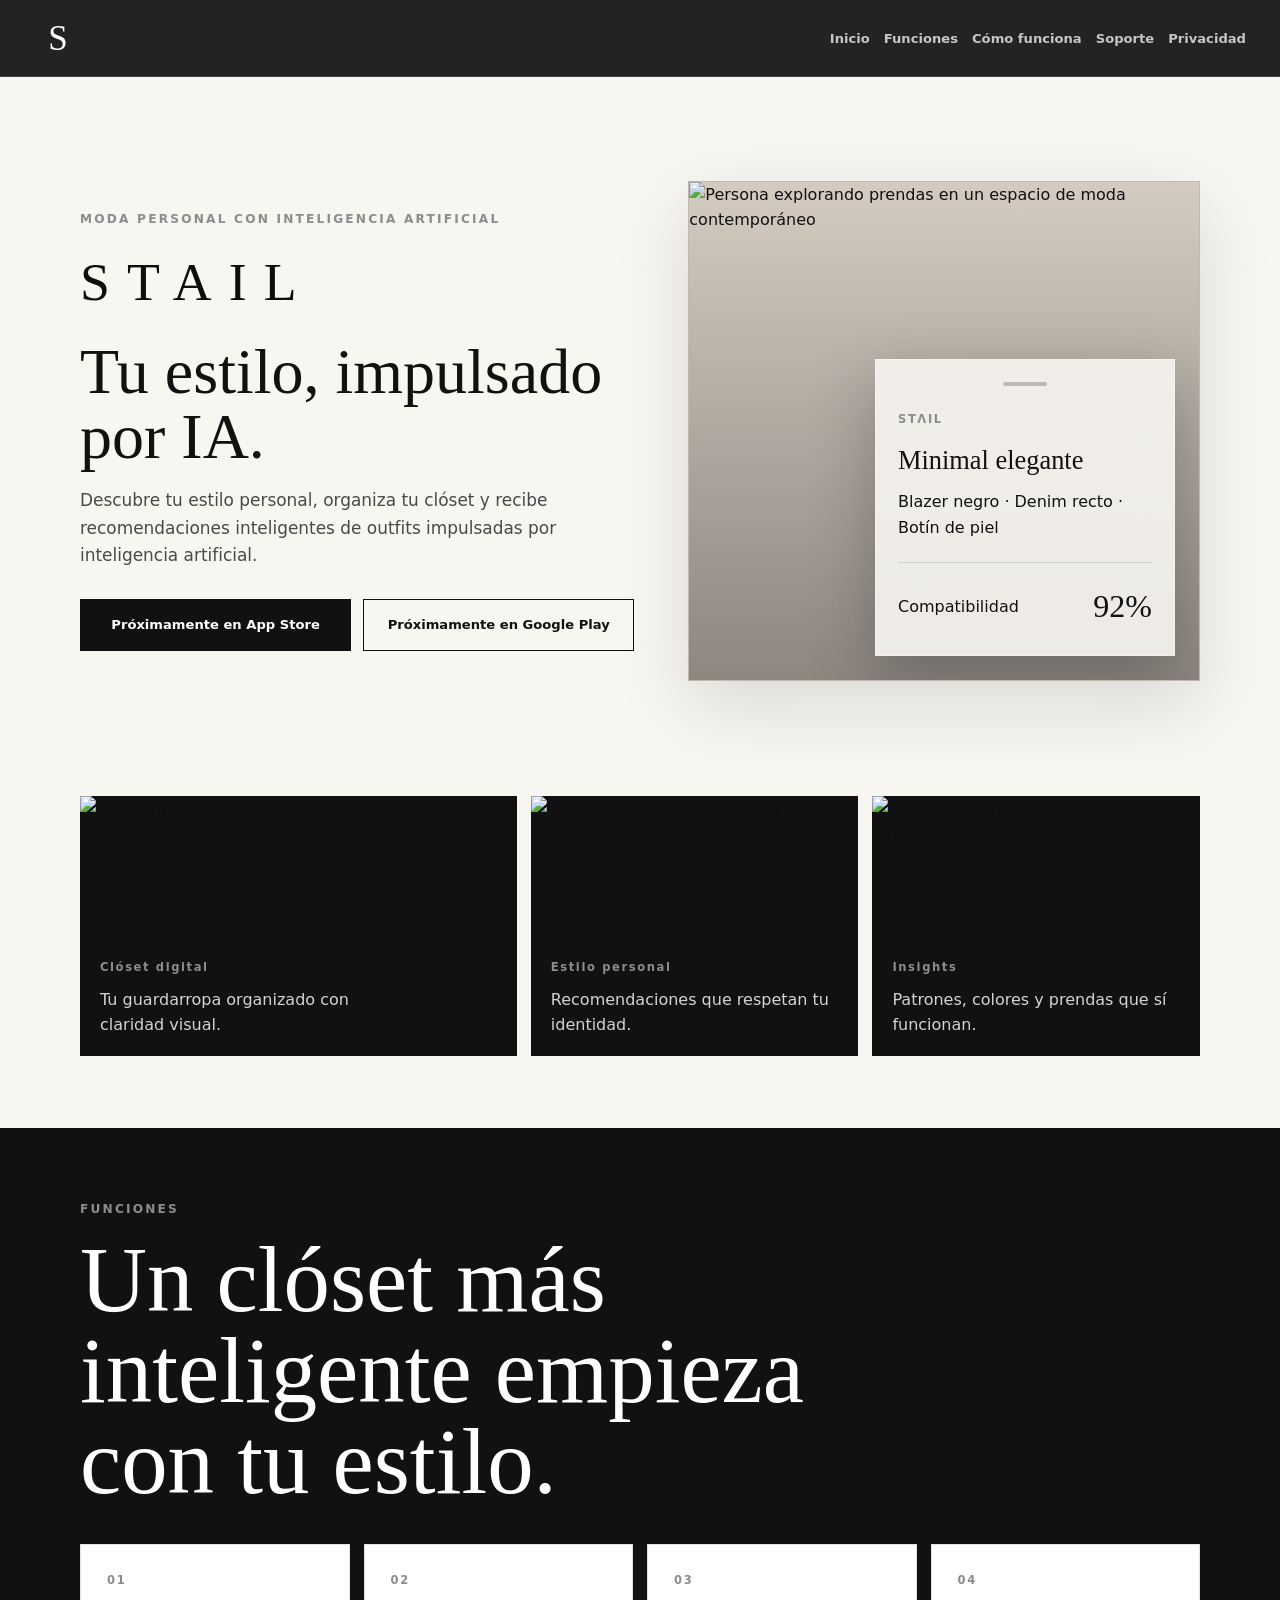
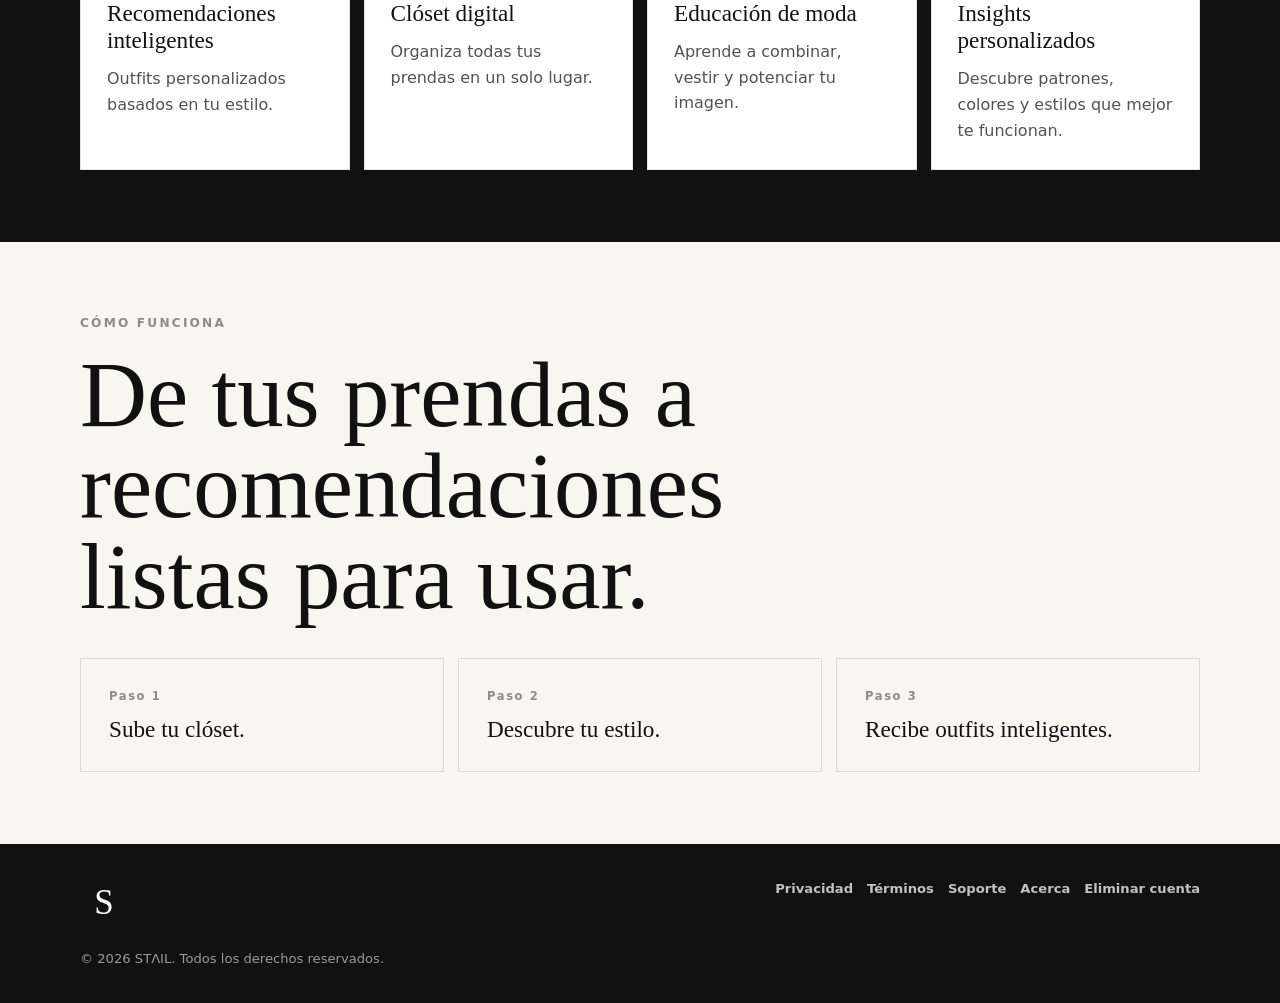
==== commit a333b2a1: "Use transparent brand mark in header" ====
--- a/index.html
+++ b/index.html
@@ -23,7 +23,7 @@
 <body>
     <header class="site-header">
         <a class="brand" href="/" aria-label="STAIL inicio">
-            <img src="/assets/brand/stail-icon-512.png" alt="STAIL">
+            <img src="/assets/brand/stail-icon-white-transparent.svg" alt="STAIL">
         </a>
         <nav class="main-nav" aria-label="Navegación principal">
             <a href="/">Inicio</a>
@@ -39,7 +39,7 @@
             <div class="hero-copy">
                 <p class="eyebrow">Moda personal con inteligencia artificial</p>
                 <h1 class="hero-logo">
-                    <img src="/assets/brand/stail-wordmark-black.svg" alt="STAIL">
+                    <img src="/assets/brand/stail-wordmark-black-tight.svg" alt="STAIL">
                 </h1>
                 <p class="hero-subtitle">Tu estilo, impulsado por IA.</p>
                 <p class="hero-description">Descubre tu estilo personal, organiza tu clóset y recibe recomendaciones inteligentes de outfits impulsadas por inteligencia artificial.</p>
@@ -142,7 +142,7 @@
     <footer class="site-footer">
         <div class="footer-inner">
             <a class="brand" href="/">
-                <img src="/assets/brand/stail-icon-512.png" alt="STAIL">
+                <img src="/assets/brand/stail-icon-white-transparent.svg" alt="STAIL">
             </a>
             <nav aria-label="Enlaces legales y soporte">
                 <a href="/privacy/">Privacidad</a>
--- a/styles.css
+++ b/styles.css
@@ -56,8 +56,8 @@
 
 .brand img {
     display: block;
-    width: 38px;
-    height: 38px;
+    width: 48px;
+    height: 48px;
     object-fit: contain;
 }
 
@@ -89,14 +89,14 @@
 
 .hero {
     display: grid;
-    gap: 44px;
-    min-height: calc(94vh - 73px);
+    gap: 54px;
+    min-height: calc(88vh - 73px);
     align-items: center;
-    padding: 72px 0 56px;
+    padding: 46px 0 54px;
 }
 
 .hero-copy {
-    max-width: 680px;
+    max-width: 720px;
 }
 
 .eyebrow {
@@ -129,8 +129,8 @@
 }
 
 .hero-logo {
-    width: min(360px, 78vw);
-    margin-bottom: 18px;
+    width: min(310px, 72vw);
+    margin: 0 0 24px;
 }
 
 .hero-logo img {
@@ -155,15 +155,16 @@
 }
 
 .hero-subtitle {
-    margin-bottom: 16px;
-    font-size: clamp(1.55rem, 6vw, 3.1rem);
+    max-width: 700px;
+    margin-bottom: 18px;
+    font-size: clamp(2.35rem, 5vw, 4.25rem);
     font-family: var(--serif);
-    line-height: 1.1;
+    line-height: 1.02;
 }
 
 .hero-description {
-    max-width: 620px;
-    margin-bottom: 28px;
+    max-width: 660px;
+    margin-bottom: 30px;
     color: #494949;
     font-size: 1.06rem;
 }
@@ -183,10 +184,11 @@
     background: var(--ink);
     color: var(--white);
     font: inherit;
-    font-size: 0.86rem;
+    font-size: 0.82rem;
     font-weight: 800;
     text-align: center;
     cursor: default;
+    white-space: nowrap;
 }
 
 .store-button:disabled {
@@ -201,7 +203,7 @@
 
 .hero-visual {
     position: relative;
-    min-height: 520px;
+    min-height: 500px;
     margin: 0;
     border: 1px solid var(--line);
     background: var(--stone);
@@ -484,7 +486,8 @@
 
 @media (min-width: 640px) {
     .store-actions {
-        grid-template-columns: repeat(2, minmax(0, 220px));
+        grid-template-columns: repeat(2, minmax(250px, 1fr));
+        max-width: 560px;
     }
 
     .feature-grid,
@@ -501,8 +504,8 @@
     }
 
     .hero {
-        grid-template-columns: minmax(0, 1.06fr) minmax(360px, 0.94fr);
-        padding-top: 56px;
+        grid-template-columns: minmax(0, 1.04fr) minmax(360px, 0.96fr);
+        padding-top: 42px;
     }
 
     .editorial-strip {
